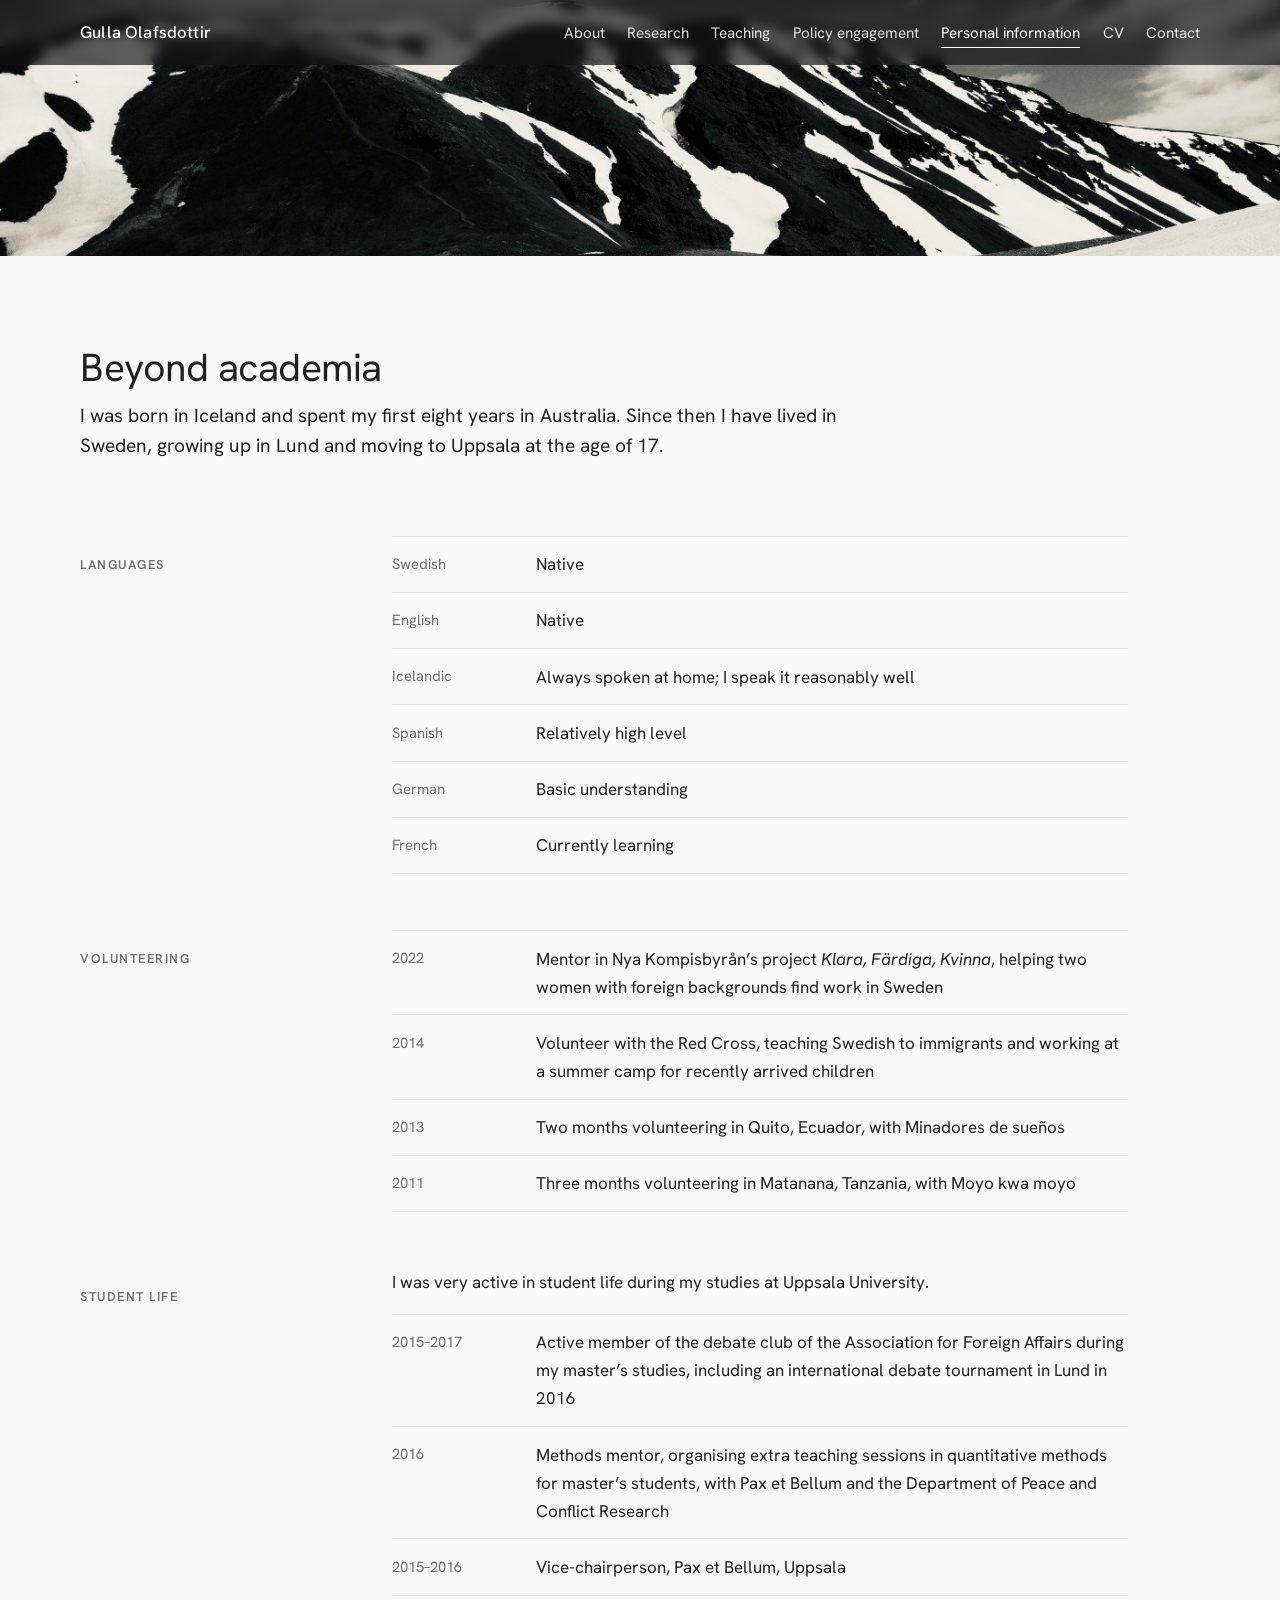
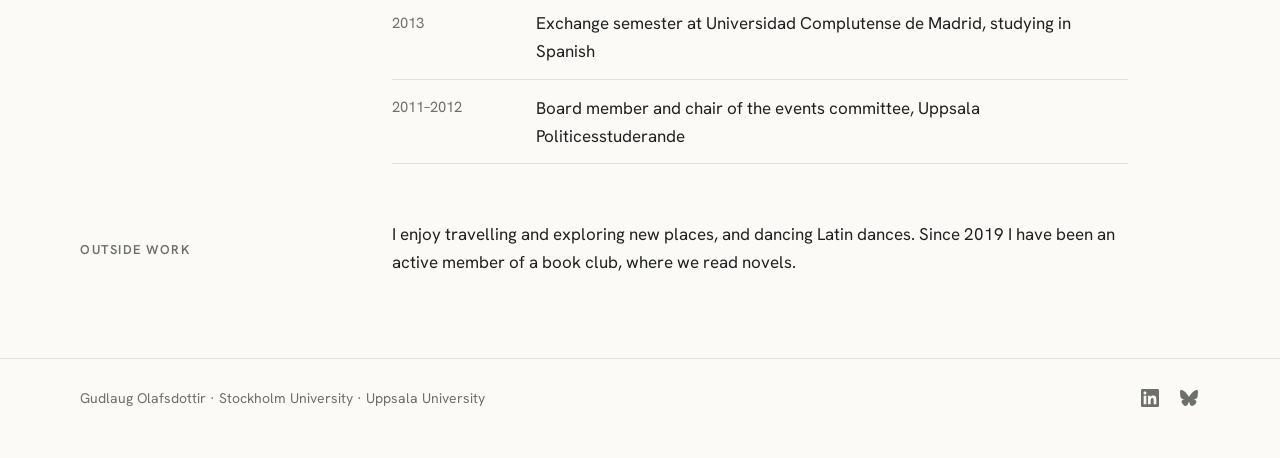
==== beyond.html @ 98969433 "Add files via upload" ====
<!DOCTYPE html>
<html lang="en">
<head>
  <meta charset="utf-8">
  <meta name="viewport" content="width=device-width, initial-scale=1">
  <title>Beyond academia — Gulla Olafsdottir</title>
  <meta name="description" content="Background, volunteering, student life and interests of Gudlaug (Gulla) Olafsdottir.">
  <link rel="stylesheet" href="style.css">
</head>
<body>
  <header class="site-header">
    <div class="bar">
    <div class="wrap">
      <a class="site-name" href="index.html">Gulla Olafsdottir</a>
      <nav aria-label="Main">
        <ul>
        <li><a href="index.html">About</a></li>
        <li><a href="research.html">Research</a></li>
        <li><a href="teaching.html">Teaching</a></li>
        <li><a href="policy.html">Policy engagement</a></li>
        <li><a href="beyond.html" aria-current="page">Personal information</a></li>
        <li><a href="Olafsdottir_CV.pdf">CV</a></li>
        <li><a href="contact.html">Contact</a></li>
        </ul>
      </nav>
    </div>
    </div>
  </header>

  <main>
    <div class="wrap">
      <h1>Beyond academia</h1>
      <p class="lede">I was born in Iceland and spent my first eight years in Australia. Since then I have lived in Sweden, growing up in Lund and moving to Uppsala at the age of 17.</p>

      <h2>Languages</h2>
      <ul class="dated">
        <li><span class="when">Swedish</span><span>Native</span></li>
        <li><span class="when">English</span><span>Native</span></li>
        <li><span class="when">Icelandic</span><span>Always spoken at home; I speak it reasonably well</span></li>
        <li><span class="when">Spanish</span><span>Relatively high level</span></li>
        <li><span class="when">German</span><span>Basic understanding</span></li>
        <li><span class="when">French</span><span>Currently learning</span></li>
      </ul>

      <h2>Volunteering</h2>
      <ul class="dated">
        <li><span class="when">2022</span><span>Mentor in Nya Kompisbyr&aring;n&rsquo;s project <em>Klara, F&auml;rdiga, Kvinna</em>, helping two women with foreign backgrounds find work in Sweden</span></li>
        <li><span class="when">2014</span><span>Volunteer with the Red Cross, teaching Swedish to immigrants and working at a summer camp for recently arrived children</span></li>
        <li><span class="when">2013</span><span>Two months volunteering in Quito, Ecuador, with Minadores de sue&ntilde;os</span></li>
        <li><span class="when">2011</span><span>Three months volunteering in Matanana, Tanzania, with Moyo kwa moyo</span></li>
      </ul>

      <h2>Student life</h2>
      <p>I was very active in student life during my studies at Uppsala University.</p>
      <ul class="dated">
        <li><span class="when">2015&ndash;2017</span><span>Active member of the debate club of the Association for Foreign Affairs during my master&rsquo;s studies, including an international debate tournament in Lund in 2016</span></li>
        <li><span class="when">2016</span><span>Methods mentor, organising extra teaching sessions in quantitative methods for master&rsquo;s students, with Pax et Bellum and the Department of Peace and Conflict Research</span></li>
        <li><span class="when">2015&ndash;2016</span><span>Vice-chairperson, Pax et Bellum, Uppsala</span></li>
        <li><span class="when">2013</span><span>Exchange semester at Universidad Complutense de Madrid, studying in Spanish</span></li>
        <li><span class="when">2011&ndash;2012</span><span>Board member and chair of the events committee, Uppsala Politicesstuderande</span></li>
      </ul>

      <h2>Outside work</h2>
      <p>I enjoy travelling and exploring new places, and dancing Latin dances. Since 2019 I have been an active member of a book club, where we read novels.</p>
    </div>
  </main>

  <footer class="site-footer">
    <div class="wrap">
      <p>Gudlaug Olafsdottir &middot; Stockholm University &middot; Uppsala University</p>
      <span class="social"><a href="https://www.linkedin.com/in/golafsdottir/" aria-label="LinkedIn" title="LinkedIn"><svg viewBox="0 0 24 24" width="18" height="18" aria-hidden="true" focusable="false"><path fill="currentColor" d="M20.447 20.452h-3.554v-5.569c0-1.328-.027-3.037-1.852-3.037-1.853 0-2.136 1.445-2.136 2.939v5.667H9.351V9h3.414v1.561h.046c.477-.9 1.637-1.85 3.37-1.85 3.601 0 4.267 2.37 4.267 5.455v6.286zM5.337 7.433c-1.144 0-2.063-.926-2.063-2.065 0-1.138.92-2.063 2.063-2.063 1.14 0 2.064.925 2.064 2.063 0 1.139-.925 2.065-2.064 2.065zm1.782 13.019H3.555V9h3.564v11.452zM22.225 0H1.771C.792 0 0 .774 0 1.729v20.542C0 23.227.792 24 1.771 24h20.451C23.2 24 24 23.227 24 22.271V1.729C24 .774 23.2 0 22.222 0h.003z"/></svg></a><a href="https://bsky.app/profile/golafs.bsky.social" aria-label="Bluesky" title="Bluesky"><svg viewBox="0 0 24 24" width="18" height="18" aria-hidden="true" focusable="false"><path fill="currentColor" d="M12 10.8c-1.087-2.114-4.046-6.053-6.798-7.995C2.566.944 1.561 1.266.902 1.565.139 1.908 0 3.08 0 3.768c0 .69.378 5.65.624 6.479.815 2.736 3.713 3.66 6.383 3.364.136-.02.275-.039.415-.056-.138.022-.276.04-.415.056-3.912.58-7.387 2.005-2.83 7.078 5.013 5.19 6.87-1.113 7.823-4.308.953 3.195 2.05 9.271 7.733 4.308 4.267-4.308 1.172-6.498-2.74-7.078a8.741 8.741 0 0 1-.415-.056c.14.017.279.036.415.056 2.67.297 5.568-.628 6.383-3.364.246-.828.624-5.79.624-6.478 0-.69-.139-1.861-.902-2.206-.659-.298-1.664-.62-4.3 1.24C16.046 4.748 13.087 8.687 12 10.8Z"/></svg></a></span>
    </div>
  </footer>
  <script data-goatcounter="https://golafs.goatcounter.com/count"
          async src="https://gc.zgo.at/count.js"></script>
</body>
</html>
---- style.css ----
/* Gudlaug (Gulla) Olafsdottir — personal academic site
   One shared stylesheet. Colours and spacing are set once here. */

@font-face { font-family: "Hanken Grotesk"; font-style: normal; font-weight: 400; font-display: swap; src: url("assets/hanken-grotesk-latin-400-normal.woff2") format("woff2"); }
@font-face { font-family: "Hanken Grotesk"; font-style: italic; font-weight: 400; font-display: swap; src: url("assets/hanken-grotesk-latin-400-italic.woff2") format("woff2"); }
@font-face { font-family: "Hanken Grotesk"; font-style: normal; font-weight: 500; font-display: swap; src: url("assets/hanken-grotesk-latin-500-normal.woff2") format("woff2"); }
@font-face { font-family: "Hanken Grotesk"; font-style: normal; font-weight: 600; font-display: swap; src: url("assets/hanken-grotesk-latin-600-normal.woff2") format("woff2"); }

:root {
  --paper: #fbfaf7;
  --ink: #1f2120;
  --muted: #6c6f6b;
  --rule: #e2e0da;
  --link: #2c4a5a;
  --link-hover: #182f3b;
  --band: #2b2d2f;
  --band-ink: #ffffff;
  --band-muted: rgba(255, 255, 255, .86);
  --measure: 76rem;
  --gutter: clamp(1.25rem, 5vw, 3rem);
}

* { box-sizing: border-box; }

html { -webkit-text-size-adjust: 100%; }

body {
  margin: 0;
  background: var(--paper);
  color: var(--ink);
  font-family: "Hanken Grotesk", -apple-system, "Helvetica Neue", Arial, sans-serif;
  font-size: 1.0625rem;
  line-height: 1.65;
  font-weight: 400;
}

a { color: var(--link); text-decoration: underline; text-decoration-thickness: 1px; text-underline-offset: 3px; text-decoration-color: rgba(44, 74, 90, .35); }
a:hover { color: var(--link-hover); text-decoration-color: currentColor; }
a:focus-visible { outline: 2px solid var(--link); outline-offset: 3px; border-radius: 2px; }

.wrap { max-width: var(--measure); margin: 0 auto; padding: 0 var(--gutter); }

/* Header band and navigation */
.site-header {
  background-color: var(--band);
  background-image: url("assets/banner-mountains.jpg");
  background-size: cover;
  background-position: center 35%;
  color: var(--band-ink);
  min-height: clamp(11rem, 21vw, 16rem);
}
.site-header .bar {
  background: rgba(16, 18, 20, .66);
  -webkit-backdrop-filter: blur(6px);
  backdrop-filter: blur(6px);
  padding: 1.15rem 0;
}
/* Phone: solid menu bar, with the full panorama shown uncropped underneath */
@media (max-width: 40rem) {
  .site-header {
    min-height: 0;
    background-color: #16181a;
    background-size: 100% auto;
    background-position: center bottom;
    background-repeat: no-repeat;
    padding-bottom: 25vw;
  }
  .site-header .bar { background: #16181a; -webkit-backdrop-filter: none; backdrop-filter: none; padding: 1.15rem 0 1rem; }
  .site-header .bar .wrap { display: block; }
  .site-name { display: block; margin-bottom: .6rem; }
  .site-header nav ul { display: grid; grid-template-columns: 1fr 1fr; gap: .2rem 1.5rem; }
}
.site-header .bar .wrap { display: flex; flex-wrap: wrap; align-items: baseline; justify-content: space-between; gap: .75rem 2rem; }
.site-name { font-size: 1.05rem; font-weight: 500; letter-spacing: .01em; color: var(--band-ink); text-decoration: none; }
.site-name:hover { color: var(--band-ink); }

nav ul { list-style: none; margin: 0; padding: 0; display: flex; flex-wrap: wrap; gap: .35rem 1.4rem; }
nav a { font-size: .95rem; color: var(--band-muted); text-decoration: none; padding: .2rem 0; border-bottom: 1px solid transparent; }
nav a:hover { color: var(--band-ink); }
nav a[aria-current="page"] { color: var(--band-ink); border-bottom-color: var(--band-ink); }
.site-header a:focus-visible { outline-color: var(--band-ink); }

/* Main */
main { padding: clamp(3rem, 9vw, 5.5rem) 0 4rem; }

h1 { font-size: clamp(1.9rem, 5vw, 2.45rem); font-weight: 400; line-height: 1.2; letter-spacing: -.012em; margin: 0 0 .6rem; }
h2 { font-size: .8rem; font-weight: 600; letter-spacing: .12em; text-transform: uppercase; color: var(--muted); margin: 3.5rem 0 1.25rem; }
h3 { font-size: 1.0625rem; font-weight: 500; margin: 2rem 0 .4rem; }
p { margin: 0 0 1.1rem; }

.lede { font-size: 1.2rem; line-height: 1.6; color: var(--ink); }
.role { color: var(--muted); margin: 0 0 2.25rem; }
.muted { color: var(--muted); }
.small { font-size: .925rem; }

/* Wide screens: section labels in a left column, content to the right */
main .wrap > .lede { max-width: 50rem; }
@media (min-width: 64rem) {
  main .wrap { display: grid; grid-template-columns: 15rem minmax(0, 46rem); column-gap: 4.5rem; align-items: start; }
  main .wrap > * { grid-column: 2; }
  main .wrap > h1, main .wrap > .lede, main .wrap > .intro { grid-column: 1 / -1; }
  main .wrap > h2 { grid-column: 1; margin: 3.5rem 0 0; padding-top: 1.15rem; }
  main .wrap > h2 + * { margin-top: 3.5rem; }
}

/* About page: photo beside text on wide screens, stacked on phones */
.intro { display: grid; grid-template-columns: 1fr; gap: 2.25rem; align-items: start; }
.intro img { width: 100%; max-width: 15rem; height: auto; display: block; border-radius: 2px; filter: saturate(.92); }
@media (min-width: 46rem) {
  .intro { grid-template-columns: 13.5rem minmax(0, 44rem); gap: 3.25rem; }
  .intro img { max-width: none; }
}
@media (min-width: 64rem) {
  .intro { grid-template-columns: 15rem minmax(0, 46rem); gap: 4.5rem; }
}

/* Lists of entries: publications, roles, courses */
.entries { list-style: none; margin: 0; padding: 0; }
.entries li { padding: 1rem 0; border-top: 1px solid var(--rule); }
.entries li:last-child { border-bottom: 1px solid var(--rule); }
.entries .title { display: block; }
.entries .meta { display: block; color: var(--muted); font-size: .95rem; margin-top: .15rem; }

.cite { font-size: 1rem; }
.cite .venue { font-style: italic; }
.cite .doi { font-size: .9rem; white-space: nowrap; }

/* Dated rows: year column + description */
.dated { list-style: none; margin: 0; padding: 0; }
.dated li { display: grid; grid-template-columns: 1fr; gap: .1rem; padding: .85rem 0; border-top: 1px solid var(--rule); }
.dated li:last-child { border-bottom: 1px solid var(--rule); }
.dated .when { color: var(--muted); font-size: .925rem; font-variant-numeric: tabular-nums; }
@media (min-width: 40rem) {
  .dated li { grid-template-columns: 7.5rem 1fr; gap: 1.5rem; }
  .dated .when { padding-top: .1rem; }
}

/* Student quotes */
.quotes { list-style: none; margin: 0; padding: 0; }
.quotes li { padding: 1.25rem 0; border-top: 1px solid var(--rule); }
.quotes li:last-child { border-bottom: 1px solid var(--rule); }
.quotes blockquote { margin: 0; }
.quotes blockquote p { margin: 0; font-style: italic; font-size: 1.05rem; line-height: 1.6; }
.quotes .quote-source { margin: .4rem 0 0; color: var(--muted); font-size: .9rem; }

.plain { padding-left: 1.1rem; margin: .25rem 0 1rem; }
.plain li { margin: .2rem 0; }

address { font-style: normal; }

/* Footer */
.site-footer { border-top: 1px solid var(--rule); padding: 1.75rem 0 3rem; color: var(--muted); font-size: .875rem; }
.site-footer .wrap { display: flex; flex-wrap: wrap; align-items: center; justify-content: space-between; gap: .75rem 1.5rem; }
.site-footer p { margin: 0; }

/* LinkedIn / Bluesky logos */
.social { display: inline-flex; gap: 1rem; align-items: center; }
.social a, .icon-link { color: var(--muted); display: inline-flex; padding: .15rem; text-decoration: none; }
.social a:hover, .icon-link:hover { color: var(--ink); }
.social-about { margin-top: .25rem; }
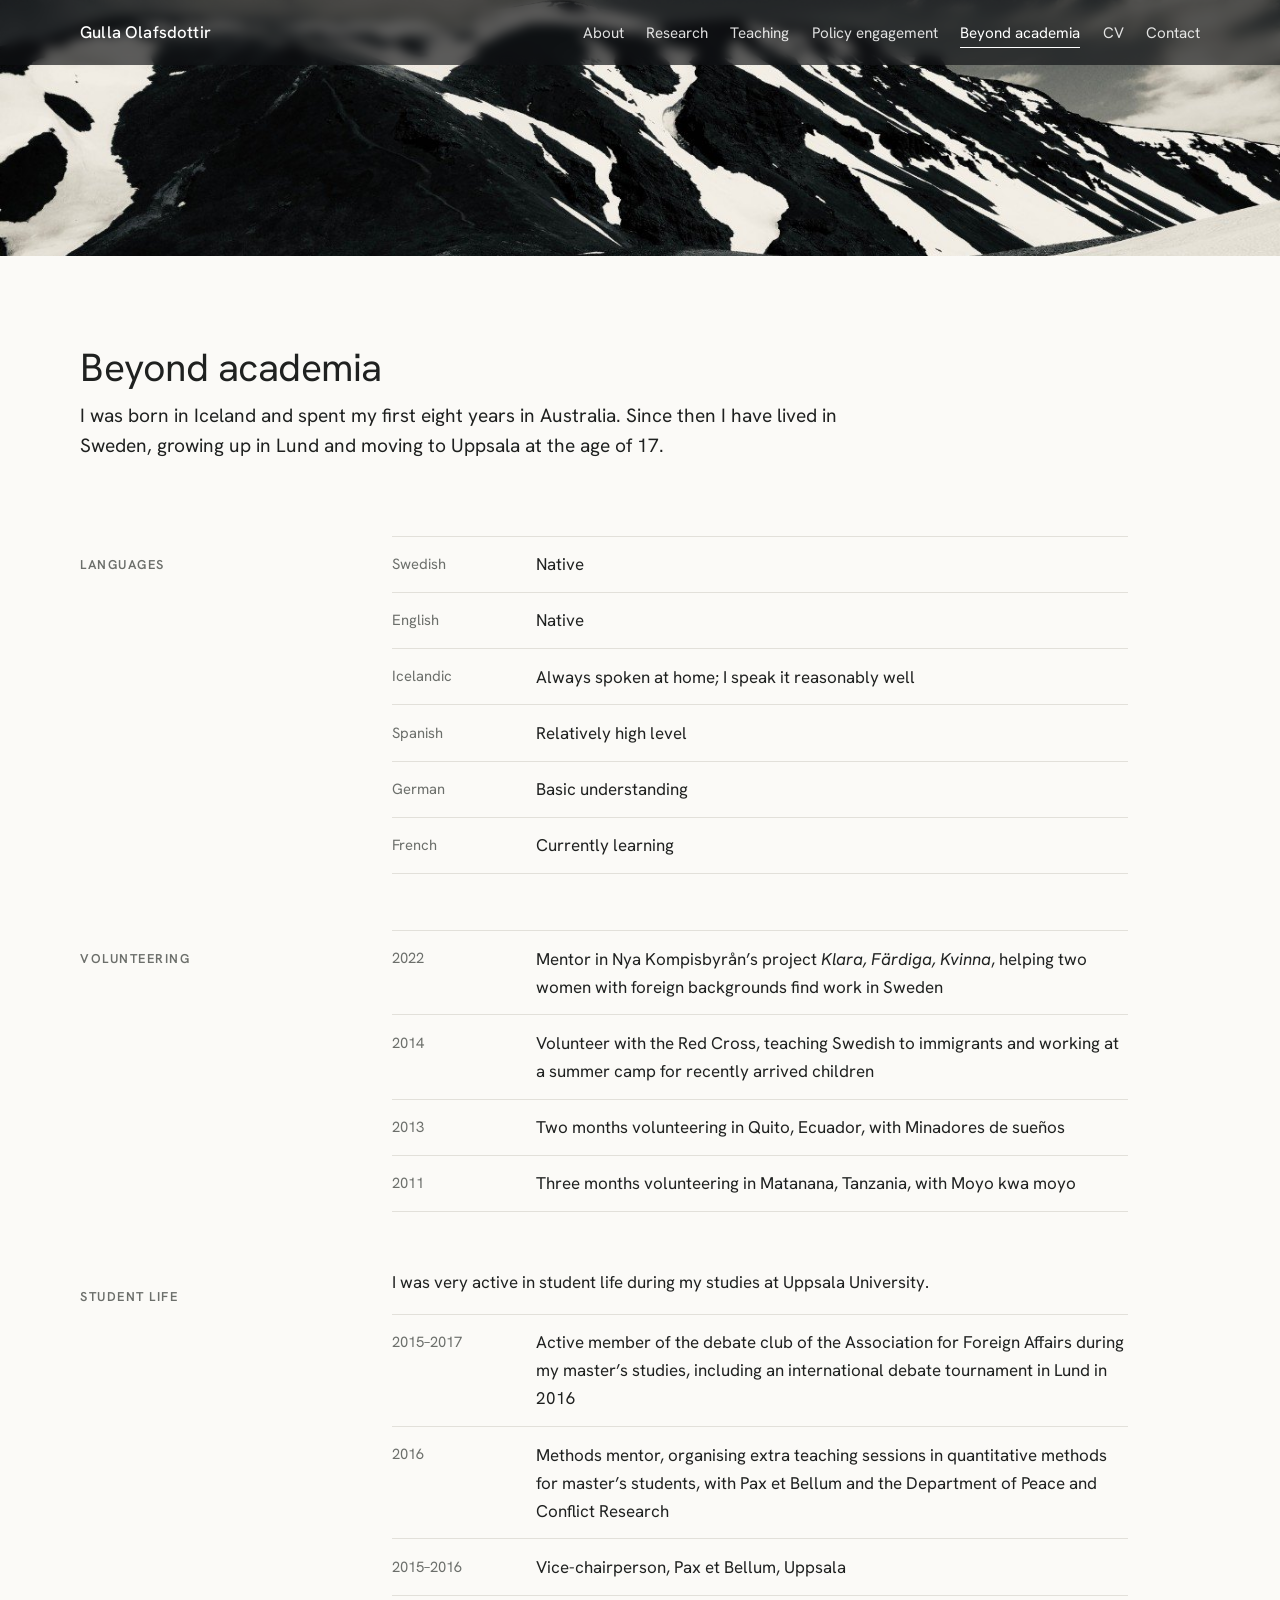
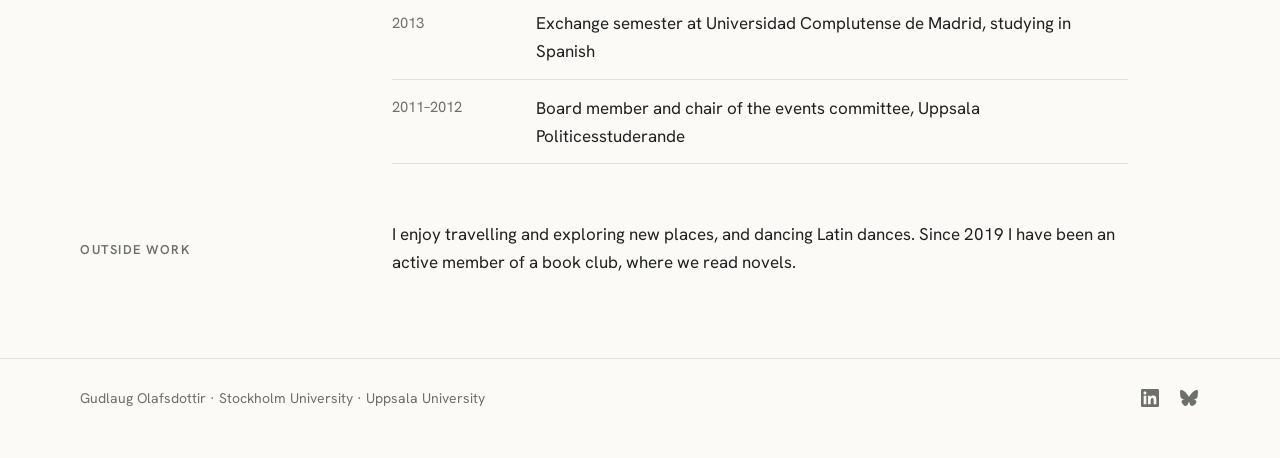
==== commit 165ee2cf: "Add files via upload" ====
--- a/beyond.html
+++ b/beyond.html
@@ -18,7 +18,7 @@
         <li><a href="research.html">Research</a></li>
         <li><a href="teaching.html">Teaching</a></li>
         <li><a href="policy.html">Policy engagement</a></li>
-        <li><a href="beyond.html" aria-current="page">Personal information</a></li>
+        <li><a href="beyond.html" aria-current="page">Beyond academia</a></li>
         <li><a href="Olafsdottir_CV.pdf">CV</a></li>
         <li><a href="contact.html">Contact</a></li>
         </ul>
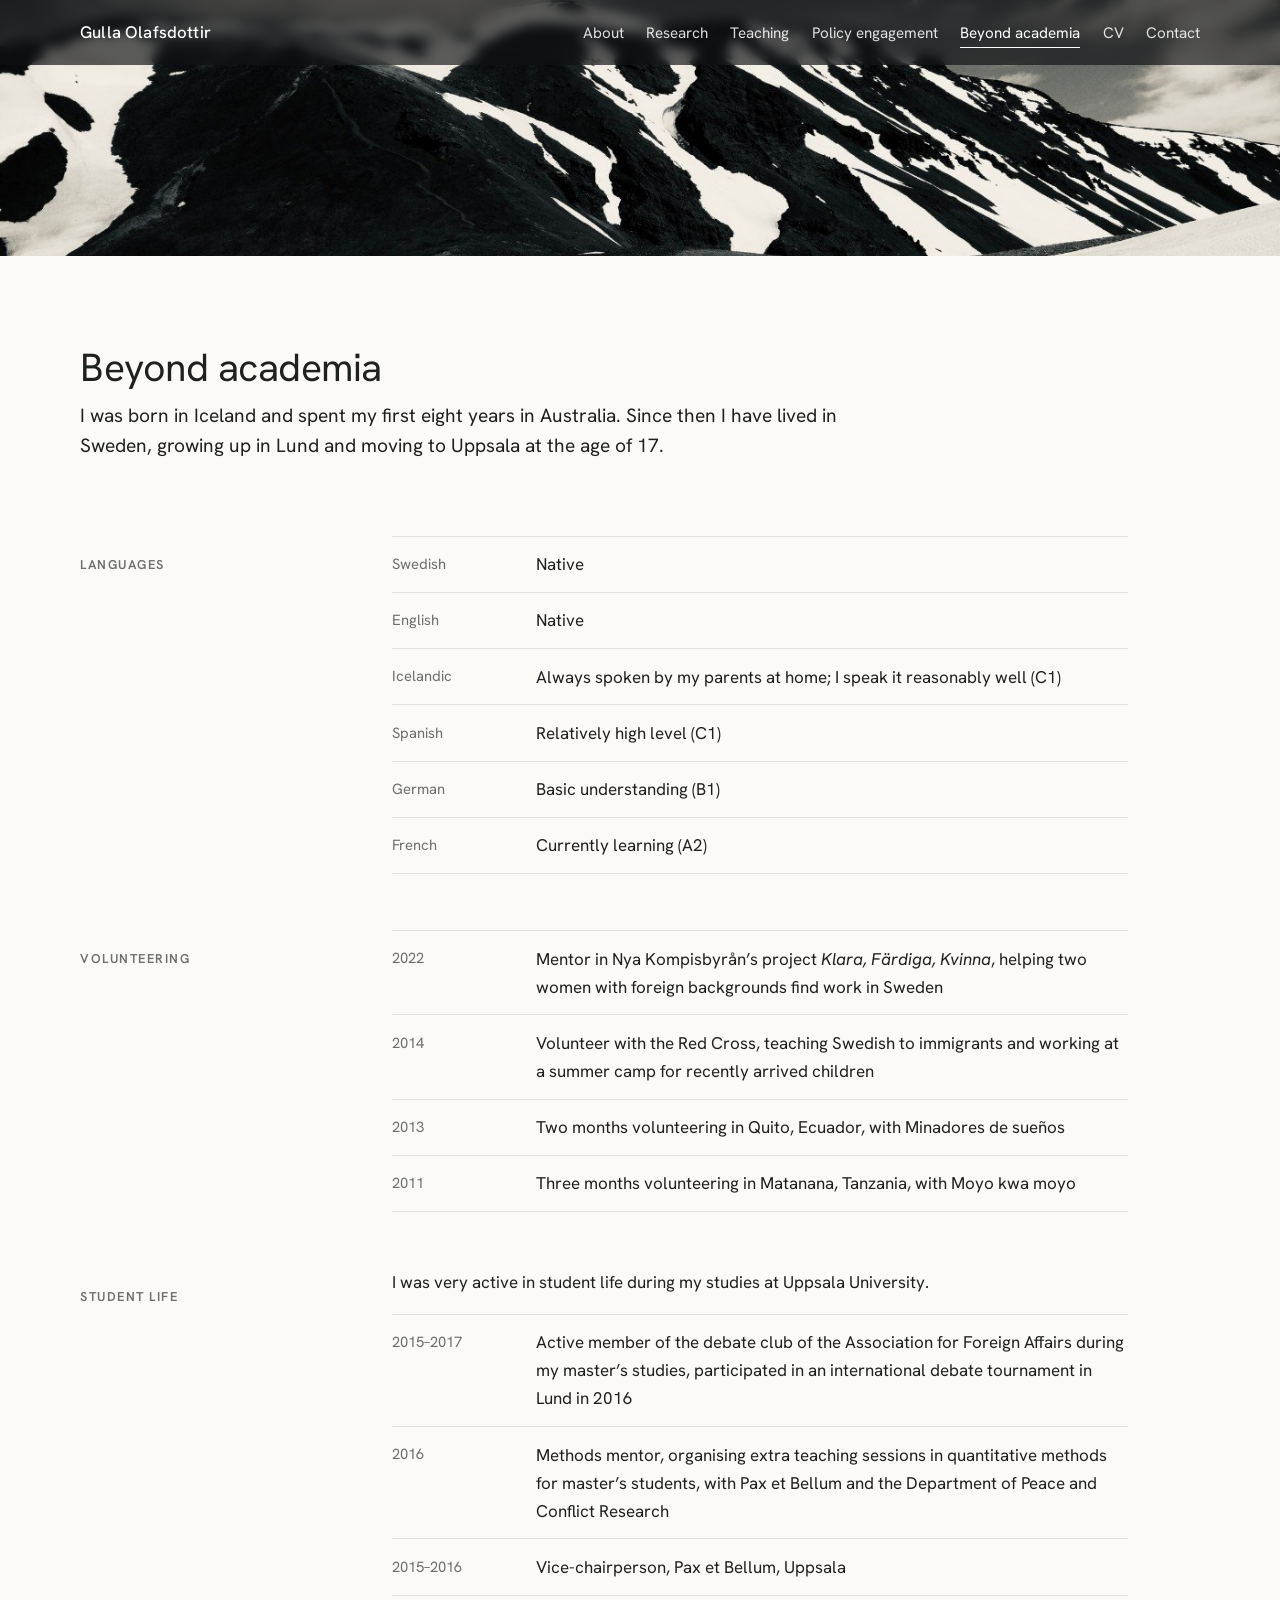
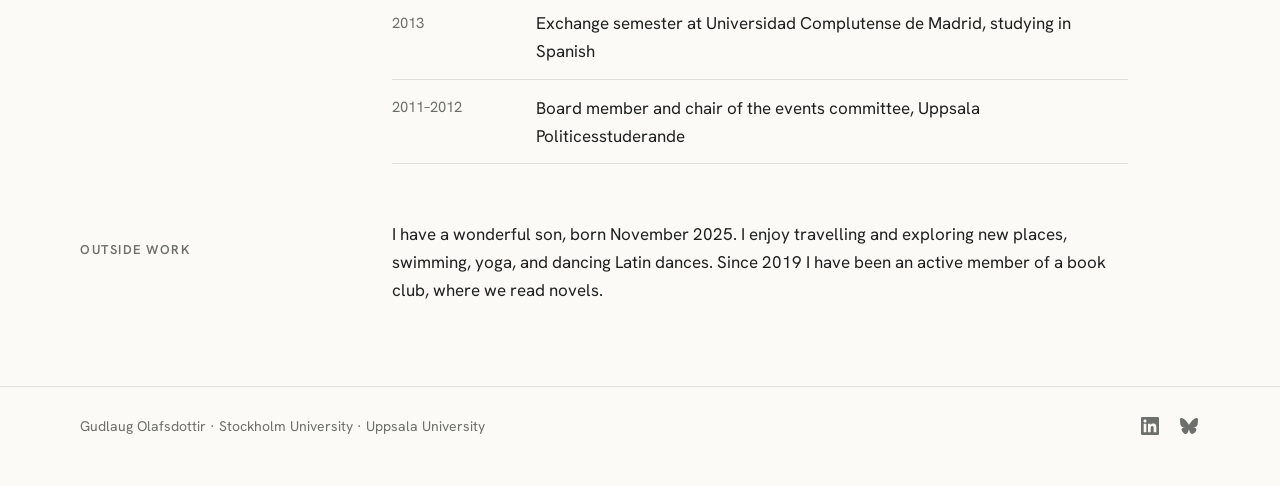
==== commit 873bd53f: "Update beyond.html" ====
--- a/beyond.html
+++ b/beyond.html
@@ -36,10 +36,10 @@
       <ul class="dated">
         <li><span class="when">Swedish</span><span>Native</span></li>
         <li><span class="when">English</span><span>Native</span></li>
-        <li><span class="when">Icelandic</span><span>Always spoken at home; I speak it reasonably well</span></li>
-        <li><span class="when">Spanish</span><span>Relatively high level</span></li>
-        <li><span class="when">German</span><span>Basic understanding</span></li>
-        <li><span class="when">French</span><span>Currently learning</span></li>
+        <li><span class="when">Icelandic</span><span>Always spoken by my parents at home; I speak it reasonably well (C1) </span></li>
+        <li><span class="when">Spanish</span><span>Relatively high level (C1) </span></li>
+        <li><span class="when">German</span><span>Basic understanding (B1) </span></li>
+        <li><span class="when">French</span><span>Currently learning (A2) </span></li>
       </ul>
 
       <h2>Volunteering</h2>
@@ -53,7 +53,7 @@
       <h2>Student life</h2>
       <p>I was very active in student life during my studies at Uppsala University.</p>
       <ul class="dated">
-        <li><span class="when">2015&ndash;2017</span><span>Active member of the debate club of the Association for Foreign Affairs during my master&rsquo;s studies, including an international debate tournament in Lund in 2016</span></li>
+        <li><span class="when">2015&ndash;2017</span><span>Active member of the debate club of the Association for Foreign Affairs during my master&rsquo;s studies, participated in an international debate tournament in Lund in 2016</span></li>
         <li><span class="when">2016</span><span>Methods mentor, organising extra teaching sessions in quantitative methods for master&rsquo;s students, with Pax et Bellum and the Department of Peace and Conflict Research</span></li>
         <li><span class="when">2015&ndash;2016</span><span>Vice-chairperson, Pax et Bellum, Uppsala</span></li>
         <li><span class="when">2013</span><span>Exchange semester at Universidad Complutense de Madrid, studying in Spanish</span></li>
@@ -61,7 +61,7 @@
       </ul>
 
       <h2>Outside work</h2>
-      <p>I enjoy travelling and exploring new places, and dancing Latin dances. Since 2019 I have been an active member of a book club, where we read novels.</p>
+      <p>I have a wonderful son, born November 2025. I enjoy travelling and exploring new places, swimming, yoga, and dancing Latin dances. Since 2019 I have been an active member of a book club, where we read novels. </p>
     </div>
   </main>
 
